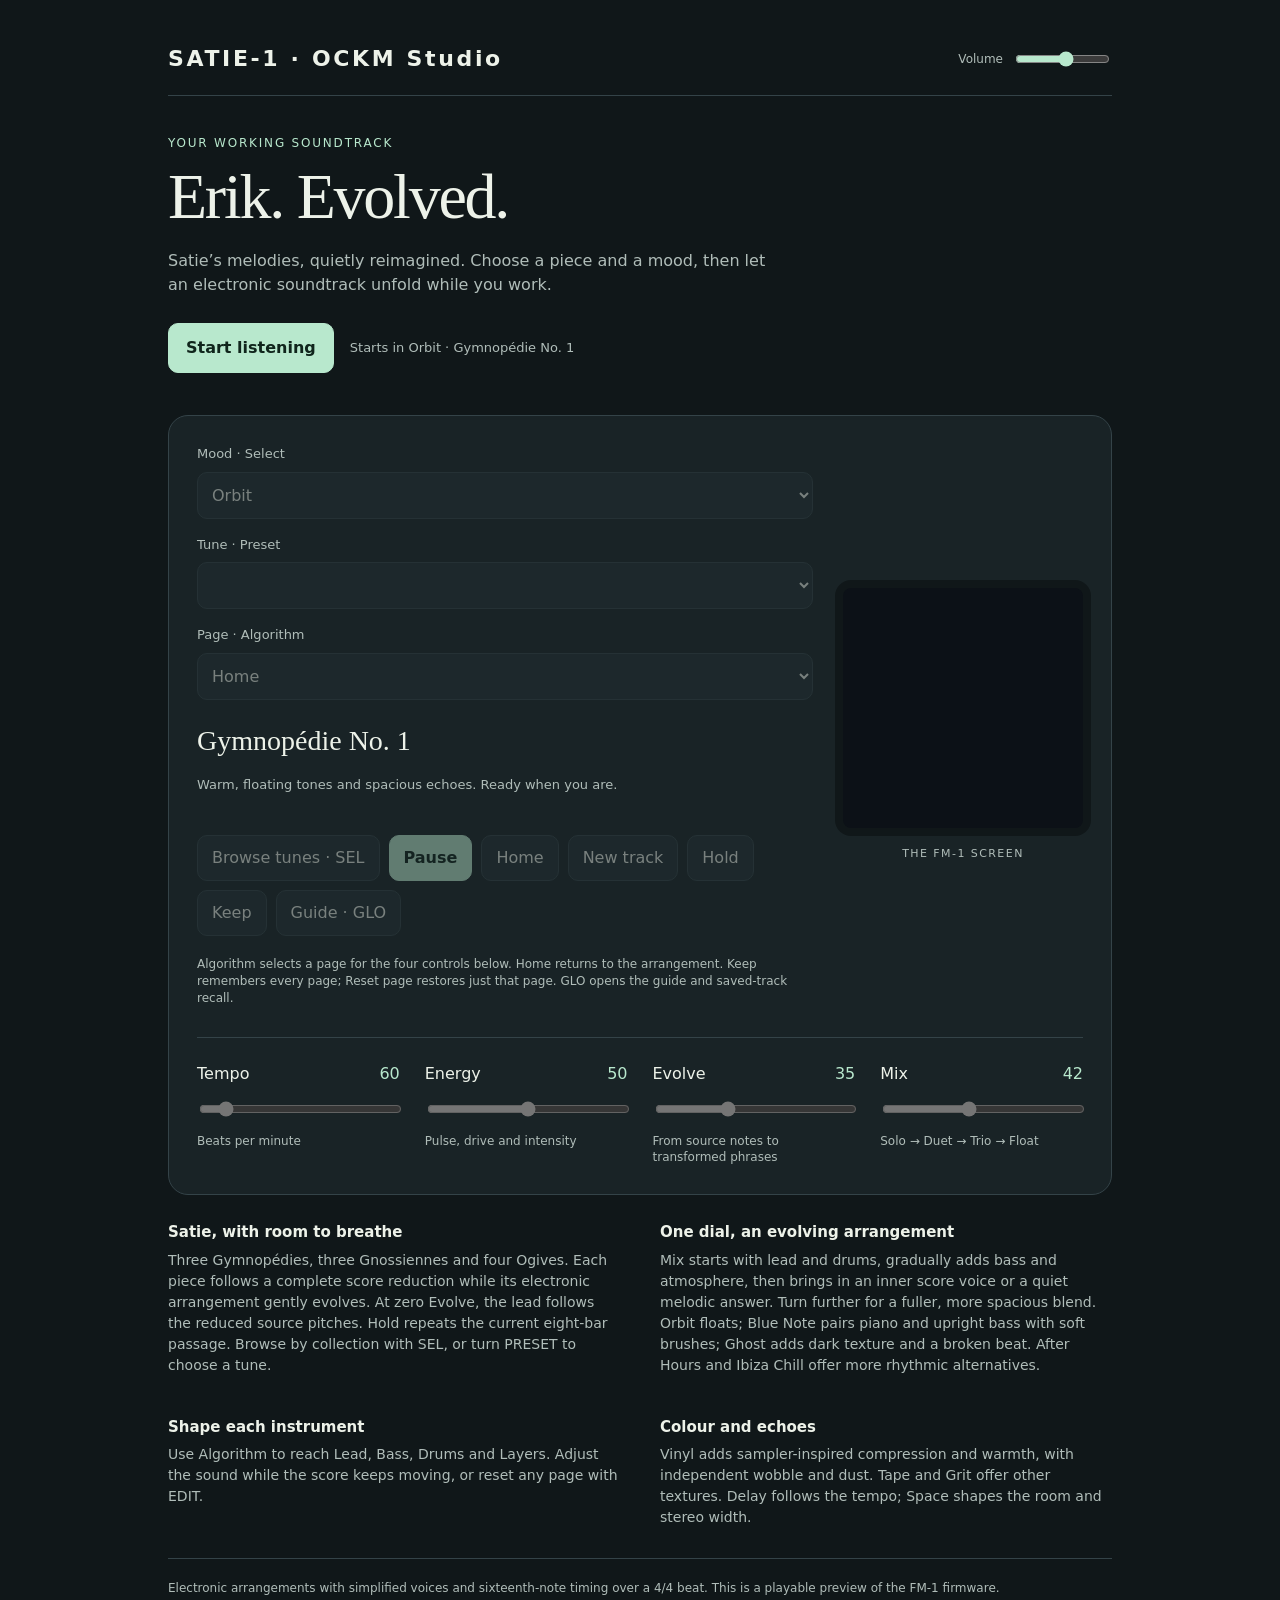
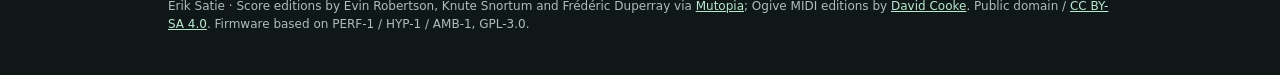
==== satie/preview.html @ 918f5229 "Release SATIE-1: Erik. Evolved. by OCKM Studio" ====
<!doctype html>
<html lang="en">
<head>
<meta charset="utf-8"><meta name="viewport" content="width=device-width,initial-scale=1">
<title>SATIE-1 · Erik. Evolved.</title>
<style>
:root{color-scheme:dark;--bg:#101719;--panel:#192326;--line:#344348;--ink:#edf2e9;--dim:#b0bdb9;--mint:#b8e8cd;--amber:#edbd6e}*{box-sizing:border-box}body{margin:0;background:var(--bg);color:var(--ink);font:16px/1.5 system-ui,sans-serif}main{max-width:1000px;margin:auto;padding:42px 28px}header{display:flex;justify-content:space-between;align-items:center;border-bottom:1px solid var(--line);padding-bottom:20px}.brand{font-size:22px;letter-spacing:.12em;font-weight:650}.eyebrow{font-size:12px;letter-spacing:.15em;text-transform:uppercase;color:var(--mint)}.intro{padding:38px 0 26px}h1{font:400 clamp(38px,6vw,64px)/1.08 Georgia,serif;margin:10px 0 18px;letter-spacing:-.035em}.intro p{color:var(--dim);max-width:620px;margin:0}button,select,input{font:inherit}button,select{border:1px solid var(--line);border-radius:10px;padding:12px 17px;color:var(--ink);background:#233034}button{cursor:pointer;transition:background .15s}button:hover:enabled{background:#34474b}button:disabled,select:disabled{opacity:.45;cursor:default}button:focus-visible,select:focus-visible,input:focus-visible{outline:3px solid var(--amber);outline-offset:4px}.primary{background:var(--mint);border-color:var(--mint);color:#10251c;font-weight:650}.primary:hover:enabled{background:#d4f6e2}button[aria-pressed="true"]{background:#354b41;border-color:var(--mint);color:var(--mint)}.instrument{border:1px solid var(--line);border-radius:20px;background:var(--panel);padding:28px;display:grid;grid-template-columns:1fr 240px;gap:30px}.control label{display:block;font-size:13px;color:var(--dim);margin-bottom:8px}.tune{grid-column:1/-1}.selectors{display:grid;grid-template-columns:1fr;gap:16px}select{width:100%;padding:12px 10px}.now{margin:24px 0 18px;font:28px/1.2 Georgia,serif}.status{color:var(--dim);font-size:13px;min-height:40px}.actions{display:flex;flex-wrap:wrap;gap:9px;margin:20px 0}.actions button{padding:10px 14px}.screen{align-self:center;text-align:center}canvas{display:block;width:240px;height:240px;background:#0c1117;border-radius:8px;image-rendering:pixelated;box-shadow:0 0 0 8px #101719}.screen p{margin:18px 0 0;color:var(--dim);font-size:11px;letter-spacing:.13em;text-transform:uppercase}.macros{grid-column:1/-1;display:grid;grid-template-columns:repeat(4,1fr);gap:25px;border-top:1px solid var(--line);padding-top:24px}.macro label{display:flex;justify-content:space-between;align-items:center;margin-bottom:13px}.macro output{font-variant-numeric:tabular-nums;color:var(--mint)}input[type=range]{width:100%;accent-color:var(--mint);cursor:pointer}.hint{display:block;font-size:12px;line-height:1.4;color:var(--dim);margin-top:9px}.start{display:flex;gap:16px;align-items:center;margin-bottom:20px}.start span{font-size:13px;color:var(--dim)}.notes{display:grid;grid-template-columns:1fr 1fr;gap:40px;margin-top:26px;font-size:14px;color:var(--dim)}.notes strong{display:block;color:var(--ink);font-size:15px;font-weight:550;margin-bottom:6px}footer{margin-top:30px;padding-top:20px;border-top:1px solid var(--line);font-size:12px;color:var(--dim)}a{color:var(--mint)}.volume{display:flex;gap:10px;align-items:center;font-size:12px;color:var(--dim)}.volume input{max-width:95px}#notice{color:var(--amber);font-size:13px;min-height:22px} [hidden]{display:none!important}@media(max-width:720px){main{padding:24px 18px}.instrument{grid-template-columns:1fr;padding:22px}.screen{justify-self:center}.macros{grid-template-columns:1fr 1fr}.notes{grid-template-columns:1fr;gap:18px}.selectors{grid-template-columns:1fr}.intro{padding-top:28px}.start{align-items:flex-start;flex-direction:column}.volume{max-width:140px}}
</style>
</head>
<body><main>
<header><div class="brand">SATIE-1 · OCKM Studio</div><label class="volume">Volume <input id="volume" type="range" min="0" max="100" value="55" aria-label="Volume"></label></header>
<section class="intro"><div class="eyebrow">Your working soundtrack</div><h1>Erik. Evolved.</h1><p>Satie’s melodies, quietly reimagined. Choose a piece and a mood, then let an electronic soundtrack unfold while you work.</p></section>
<div class="start" id="startRow"><button id="start" class="primary">Start listening</button><span>Starts in Orbit · Gymnopédie No. 1</span></div>
<div id="notice" role="status" aria-live="polite"></div>
<section class="instrument" aria-label="SATIE-1 instrument">
<div><div class="selectors">
<div class="control"><label for="mood">Mood · Select</label><select id="mood" disabled><option value="0">After Hours</option><option value="1">Ibiza Chill</option><option value="2" selected>Orbit</option><option value="3">Blue Note</option><option value="4">Ghost</option></select></div>
<div class="control tune"><label for="source">Tune · Preset</label><select id="source" disabled>__SATIE_OPTIONS__</select></div>
<div class="control"><label for="page">Page · Algorithm</label><select id="page" disabled><option>Home</option><option>Lead</option><option>Bass</option><option>Drums</option><option>Layers</option><option>Colour</option><option>Delay</option><option>Space</option></select></div></div><div class="now" id="now">Gymnopédie No. 1</div><div class="status" id="status">Warm, floating tones and spacious echoes. Ready when you are.</div>
<div class="actions"><button id="browse" disabled>Browse tunes · SEL</button><button id="play" class="primary" disabled>Pause</button><button id="home" disabled>Home</button><button id="new" disabled>New track</button><button id="hold" aria-pressed="false" disabled>Hold</button><button id="save" disabled>Keep</button><button id="guide" disabled>Guide · GLO</button></div>
<section id="guidePanel" hidden aria-label="Quick guide"><h2 id="guideTitle"></h2><div id="guideCopy"></div><div class="actions"><button id="guidePrevious">Previous</button><button id="guideNext">Next · SEL</button><button id="guideClose">Close · HOME</button></div></section>
<section id="tuneBrowser" hidden aria-label="Tune browser"><p id="browserPath"></p><div id="browserChoices" class="actions"></div><div class="actions"><button id="browserBack">Back · HOME</button><button id="browserClose">Close browser</button></div></section>
<span class="hint">Algorithm selects a page for the four controls below. Home returns to the arrangement. Keep remembers every page; Reset page restores just that page. GLO opens the guide and saved-track recall.</span>
</div>
<div class="screen"><canvas id="screen" width="240" height="240" aria-label="Live instrument display"></canvas><p>The FM-1 screen</p></div>
<div class="macros">
<div class="macro"><label for="tempo"><span id="tempoLabel">Tempo</span> <output id="tempoValue">60</output></label><input id="tempo" type="range" min="50" max="150" value="60" disabled><span class="hint">Beats per minute</span></div>
<div class="macro"><label for="energy"><span id="energyLabel">Energy</span> <output id="energyValue">50</output></label><input id="energy" type="range" min="0" max="100" value="50" disabled><span class="hint">Pulse, drive and intensity</span></div>
<div class="macro"><label for="evolve"><span id="evolveLabel">Evolve</span> <output id="evolveValue">35</output></label><input id="evolve" type="range" min="0" max="100" value="35" disabled><span class="hint">From source notes to transformed phrases</span></div>
<div class="macro"><label for="mix"><span id="mixLabel">Mix</span> <output id="mixValue">42</output></label><input id="mix" type="range" min="0" max="100" value="42" disabled><span class="hint">Solo → Duet → Trio → Float</span></div>
</div></section>
<div class="notes"><div><strong>Satie, with room to breathe</strong>Three Gymnopédies, three Gnossiennes and four Ogives. Each piece follows a complete score reduction while its electronic arrangement gently evolves. At zero Evolve, the lead follows the reduced source pitches. Hold repeats the current eight-bar passage. Browse by collection with SEL, or turn PRESET to choose a tune.</div><div><strong>One dial, an evolving arrangement</strong>Mix starts with lead and drums, gradually adds bass and atmosphere, then brings in an inner score voice or a quiet melodic answer. Turn further for a fuller, more spacious blend. Orbit floats; Blue Note pairs piano and upright bass with soft brushes; Ghost adds dark texture and a broken beat. After Hours and Ibiza Chill offer more rhythmic alternatives.</div><div><strong>Shape each instrument</strong>Use Algorithm to reach Lead, Bass, Drums and Layers. Adjust the sound while the score keeps moving, or reset any page with EDIT.</div><div><strong>Colour and echoes</strong>Vinyl adds sampler-inspired compression and warmth, with independent wobble and dust. Tape and Grit offer other textures. Delay follows the tempo; Space shapes the room and stereo width.</div></div>
<footer>Electronic arrangements with simplified voices and sixteenth-note timing over a 4/4 beat. This is a playable preview of the FM-1 firmware.<br>Erik Satie · Score editions by Evin Robertson, Knute Snortum and Frédéric Duperray via <a href="https://www.mutopiaproject.org/ftp/SatieE/" target="_blank" rel="noreferrer">Mutopia</a>; Ogive MIDI editions by <a href="https://commons.wikimedia.org/wiki/File:Erik_Satie_-_Ogive_No.1.mid" target="_blank" rel="noreferrer">David Cooke</a>. Public domain / <a href="https://creativecommons.org/licenses/by-sa/4.0/" target="_blank" rel="noreferrer">CC BY-SA 4.0</a>. Firmware based on PERF-1 / HYP-1 / AMB-1, GPL-3.0.</footer>
</main>
<script>
'use strict';
const wasm64 = '__SATIE_WASM__';
const workletCode = __SATIE_WORKLET__;
const $ = id => document.getElementById(id);
let context, node, state, ready=false, pressing=Promise.resolve();
let pending=[null,null,null,null], shownPage=-1, browserKey='', startupTimer;
const macros=['tempo','energy','evolve','mix'], dragging=new Set();
const pages=[
 [['Tempo','Energy','Evolve','Mix'],['Beats per minute','Pulse, drive and intensity','Source notes → transformed phrases','Solo → Duet → Trio → Float']],
 [['Tone','Character','Space','Level'],['Dark → bright','Soft → distinctive mood texture','Lead send to delay and reverb','Mute → original at 50 → louder']],
 [['Tone','Attack','Length','Level'],['Dark → bright','Plucked → softer onset','Short → sustained','Mute → original at 50 → louder']],
 [['Tone','Swing','Pattern','Level'],['Soft → crisp','Straight → lazy','Choose a rhythmic shape','Mute → original at 50 → louder']],
 [['Third voice','Atmosphere','Space','Level'],['Inner melody balance','Background texture balance','Layer send to delay and reverb','Overall layer level']],
 [['Style','Amount','Wobble','Dust'],['Clean, Vinyl, Tape or Grit','Compression and colour','Pitch movement','Crackle and hiss; zero is quiet']],
 [['Time','Repeats','Tone','Wet'],['Tempo-synced note length','Short echoes → longer trails','Dark → clear repeats','Dry → mood balance at 50 → wet']],
 [['Reverb','Size','Tone','Width'],['Dry → mood balance at 50 → wet','Intimate → spacious','Dark → bright room','Mono → normal at 50 → wide']]
];
function knobText(page,i,v){return page===3&&i===2?['Sparse','Steady','Mood','Broken','Busy'][v]:page===5&&i===0?['Clean','Vinyl','Tape','Grit'][v]:page===6&&i===0?['1/8','Dotted 1/8','1/4'][v]:v;}
const storeKey='satie1-favourite-v1';
const tunes = __SATIE_CATALOG__;
const guidePages = __SATIE_GUIDE__;
const moodNames = ['After Hours','Ibiza Chill','Orbit','Blue Note','Ghost'];
let stored={};
try { stored=JSON.parse(localStorage.getItem(storeKey)||localStorage.getItem('bach1-favourite-v1')||'{}'); } catch { $('notice').textContent='Browser storage is unavailable. Keep will last for this session only.'; }
const canvas=$('screen').getContext('2d'), pixels=canvas.createImageData(240,240);
canvas.fillStyle='#0c1117';canvas.fillRect(0,0,240,240);canvas.fillStyle='#b8e8cd';canvas.font='24px Georgia';canvas.fillText('SATIE-1',68,115);canvas.font='12px system-ui';canvas.fillText('Ready when you are',61,142);
function send(message){if(node)node.port.postMessage(message)}
function tap(button){pressing=pressing.then(async()=>{send({type:'buttons',mask:1<<button});await new Promise(r=>setTimeout(r,65));send({type:'buttons',mask:0});await new Promise(r=>setTimeout(r,65));});}
function encoder(role,n){send({type:'enc',role,n})}
function tuneBrowser(){
 const level=state[14];
 const groups=[...new Set(tunes.map(t=>t.group))];
 $('tuneBrowser').hidden=!level;$('browse').disabled=!!level;
 ['new','home','page','save',...macros].forEach(id=>$(id).disabled=!!level||!!state[27]);
 $('browse').disabled=!!level||!!state[27];
 const key=state.slice(14,18).join(':');if(key===browserKey)return;browserKey=key;
 if(!level)return;
 let choices;
 if(level===1){$('browserPath').textContent='Erik Satie · Choose collection';choices=groups;}
 else{$('browserPath').textContent=groups[state[16]]+' · Choose tune';choices=tunes.filter(t=>t.group===groups[state[16]]).map(t=>t.title);}
 $('browserChoices').replaceChildren(...choices.map((name,i)=>{const b=document.createElement('button');b.textContent=name;b.setAttribute('aria-pressed',String(i===state[17]));b.onclick=()=>{encoder(0,i-state[17]);tap(1);};return b;}));
}
function frame(m){
 if(!ready&&m.satie){ready=true;clearTimeout(startupTimer);$('notice').textContent='';$('startRow').hidden=true;document.querySelectorAll('.instrument button,.instrument select,.instrument input').forEach(el=>el.disabled=false);}
 if(m.fb){for(let i=0;i<m.fb.length;i++){const c=((m.fb[i]&255)<<8)|(m.fb[i]>>>8), p=i*4;pixels.data[p]=(c>>>11)*255/31;pixels.data[p+1]=((c>>>5)&63)*255/63;pixels.data[p+2]=(c&31)*255/31;pixels.data[p+3]=255;}canvas.putImageData(pixels,0,0);}
 if(m.store){stored=Object.fromEntries(Object.entries(m.store).map(([k,v])=>[k,Array.from(v)]));try{localStorage.setItem(storeKey,JSON.stringify(stored));$('notice').textContent='Favourite kept. Recall it from the last page of the GLO guide, or return here later.';}catch{$('notice').textContent='Favourite kept for this session. Browser storage is unavailable.';}}
 if(!m.satie)return;
 state=m.satie;
 if(!state[10]){$('mood').value=state[0];$('source').value=state[1];}
 $('mood').disabled=$('source').disabled=!!state[10]||!!state[14]||!!state[27];tuneBrowser();
 const help=state[27];$('guidePanel').hidden=!help;
 if(help){$('guideTitle').textContent=help+' / '+guidePages.length+' · '+guidePages[help-1].title;
 $('guideCopy').textContent=guidePages[help-1].lines.join(' ');
 $('guidePrevious').disabled=help===1;$('guideNext').textContent=help===guidePages.length?'Recall saved track · SEL':'Next · SEL';}
 document.documentElement.style.setProperty('--mint',state[0]===2?'#c9c8ff':state[0]===1?'#edbd6e':'#b8e8cd');
 const page=state[18];
 if(page!==shownPage){shownPage=page;pending.fill(null);dragging.clear();}
 $('page').selectedIndex=page;$('new').textContent=page?'Reset page':'New track';
 macros.forEach((name,i)=>{
  const el=$(name);el.min=page===0&&i===0?50:0;el.max=state[23+i];
  $(name+'Label').textContent=pages[page][0][i];el.parentElement.querySelector('.hint').textContent=pages[page][1][i];
  if(pending[i]!==null){if(state[19+i]===pending[i])pending[i]=null;else return;}
  if(!dragging.has(name)){el.value=state[19+i];$(name+'Value').value=knobText(page,i,state[19+i]);}
 });
 $('play').textContent=state[8]?'Pause':'Play';$('hold').setAttribute('aria-pressed',String(!!state[9]));
 $('now').textContent=tunes[state[1]].title;
 $('status').textContent=state[10]?'New track begins on the next bar.':(state[8]?(state[9]?'Holding this section':'Evolving through the score'):'Paused')+' · '+moodNames[state[0]]+' · '+['Solo','Duet','Trio'][state[12]]+' · Track '+state[6];
}
$('start').onclick=async()=>{
 $('start').disabled=true;$('start').textContent='Opening the instrument…';
 try{
  if(context)await context.close();ready=false;
  context=new AudioContext({sampleRate:44100});await context.resume();
  if(context.sampleRate!==44100)throw new Error('This browser cannot run the instrument at its required audio rate. Please try Chrome or Safari.');
  const url=URL.createObjectURL(new Blob([workletCode],{type:'text/javascript'}));
  try{await context.audioWorklet.addModule(url);}finally{URL.revokeObjectURL(url);}
  node=new AudioWorkletNode(context,'amb',{numberOfInputs:0,numberOfOutputs:1,outputChannelCount:[2]});
  node.onprocessorerror=()=>{$('notice').textContent='The audio engine stopped. Reload this page to restart.';};
  node.port.onmessage=e=>{if(e.data.type==='frame')frame(e.data);};
  const wasm=Uint8Array.from(atob(wasm64),c=>c.charCodeAt(0));
  startupTimer=setTimeout(()=>{if(!ready){$('notice').textContent='Audio has not started. Check your audio output, then try again or open this preview in another browser.';$('start').disabled=false;$('start').textContent='Try again';}},5000);
  node.connect(context.destination);send({type:'load',wasm,store:stored,master:Math.round(4096*Number($('volume').value)/100),seed:1});
 }catch(error){$('notice').textContent=error.message;$('start').disabled=false;$('start').textContent='Try again';if(context)await context.close();}
};
$('volume').oninput=()=>send({type:'master',value:Math.round(4096*Number($('volume').value)/100)});
$('mood').onchange=()=>{if(state)encoder(0,Number($('mood').value)-state[0])};
$('source').onchange=()=>{if(state)encoder(2,Number($('source').value)-state[1])};
$('page').onchange=()=>{if(state)encoder(1,$('page').selectedIndex-state[18]);};$('home').onclick=()=>tap(6);
$('browse').onclick=()=>tap(1);$('browserBack').onclick=()=>tap(6);$('browserClose').onclick=()=>{for(let i=0;i<state[14];i++)tap(6);};
$('play').onclick=()=>{context.resume();tap(10)};$('new').onclick=()=>tap(4);$('hold').onclick=()=>tap(11);$('save').onclick=()=>tap(7);$('guide').onclick=()=>tap(5);$('guideClose').onclick=()=>tap(6);$('guideNext').onclick=()=>tap(1);$('guidePrevious').onclick=()=>encoder(0,-1);
macros.forEach((name,i)=>{
 const el=$(name);el.onpointerdown=()=>dragging.add(name);
 el.oninput=()=>{if(state){const next=Number(el.value);$(name+'Value').value=knobText(state[18],i,next);encoder(i+3,next-(pending[i]??state[19+i]));pending[i]=next;}};
 el.onchange=el.onpointerup=el.onpointercancel=()=>dragging.delete(name);
});
</script></body></html>
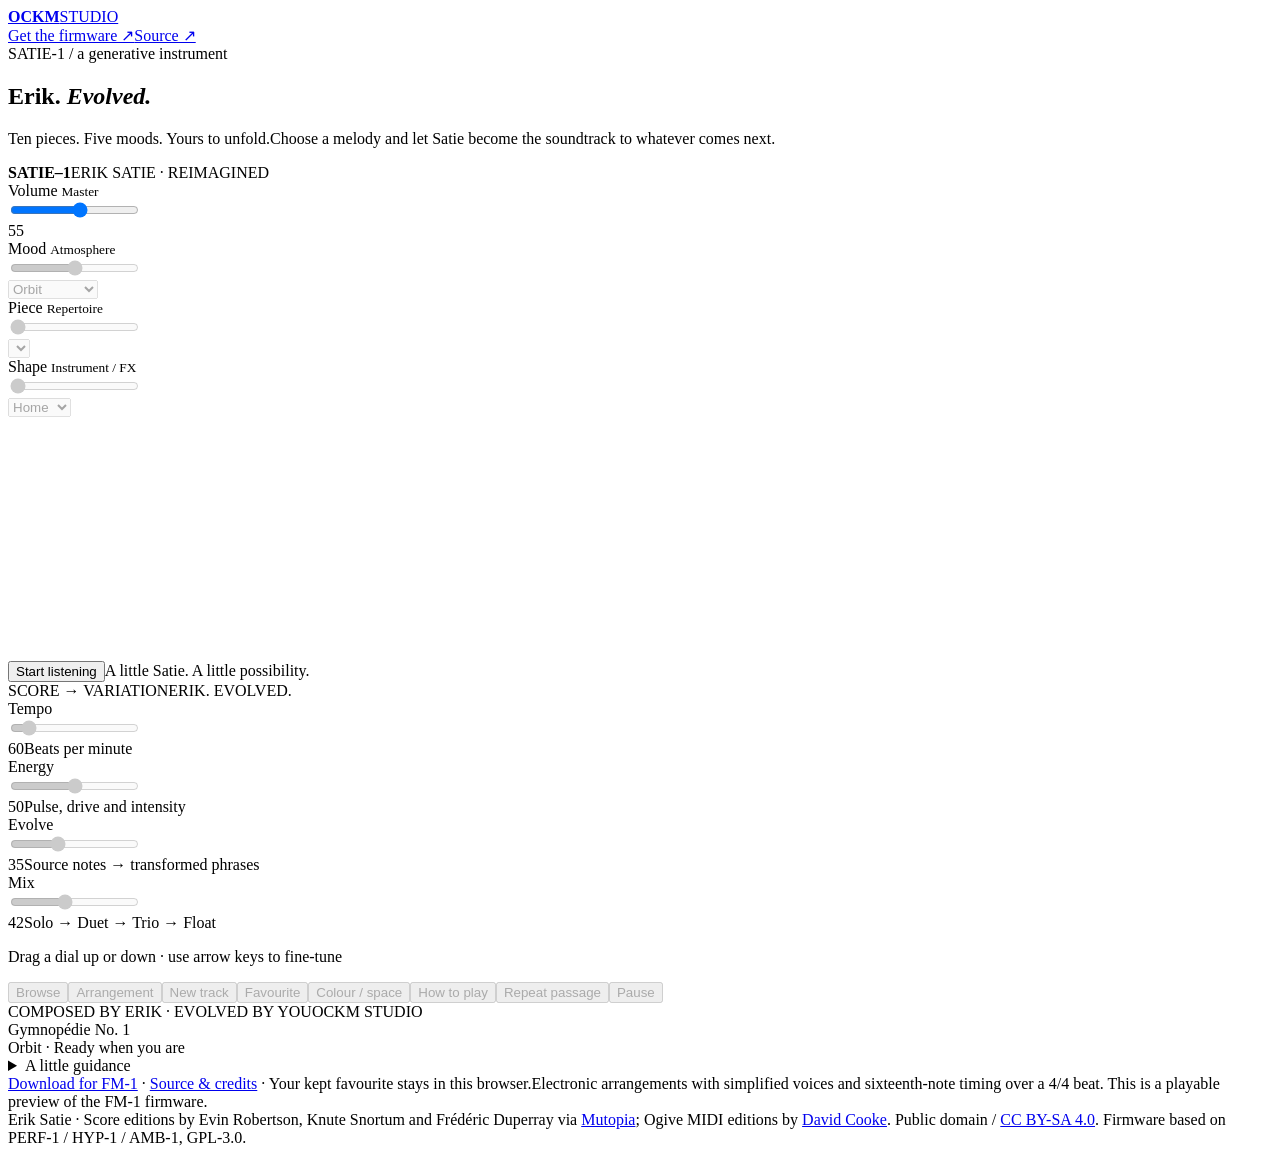
==== commit 56aadeb1: "Give the browser player a dedicated SATIE instrument design" ====
--- a/satie/preview.html
+++ b/satie/preview.html
@@ -2,130 +2,47 @@
 <html lang="en">
 <head>
 <meta charset="utf-8"><meta name="viewport" content="width=device-width,initial-scale=1">
+<meta name="description" content="Erik. Evolved. Play SATIE-1: ten Satie pieces, five electronic moods, an evolving soundtrack of your own.">
 <title>SATIE-1 · Erik. Evolved.</title>
-<style>
-:root{color-scheme:dark;--bg:#101719;--panel:#192326;--line:#344348;--ink:#edf2e9;--dim:#b0bdb9;--mint:#b8e8cd;--amber:#edbd6e}*{box-sizing:border-box}body{margin:0;background:var(--bg);color:var(--ink);font:16px/1.5 system-ui,sans-serif}main{max-width:1000px;margin:auto;padding:42px 28px}header{display:flex;justify-content:space-between;align-items:center;border-bottom:1px solid var(--line);padding-bottom:20px}.brand{font-size:22px;letter-spacing:.12em;font-weight:650}.eyebrow{font-size:12px;letter-spacing:.15em;text-transform:uppercase;color:var(--mint)}.intro{padding:38px 0 26px}h1{font:400 clamp(38px,6vw,64px)/1.08 Georgia,serif;margin:10px 0 18px;letter-spacing:-.035em}.intro p{color:var(--dim);max-width:620px;margin:0}button,select,input{font:inherit}button,select{border:1px solid var(--line);border-radius:10px;padding:12px 17px;color:var(--ink);background:#233034}button{cursor:pointer;transition:background .15s}button:hover:enabled{background:#34474b}button:disabled,select:disabled{opacity:.45;cursor:default}button:focus-visible,select:focus-visible,input:focus-visible{outline:3px solid var(--amber);outline-offset:4px}.primary{background:var(--mint);border-color:var(--mint);color:#10251c;font-weight:650}.primary:hover:enabled{background:#d4f6e2}button[aria-pressed="true"]{background:#354b41;border-color:var(--mint);color:var(--mint)}.instrument{border:1px solid var(--line);border-radius:20px;background:var(--panel);padding:28px;display:grid;grid-template-columns:1fr 240px;gap:30px}.control label{display:block;font-size:13px;color:var(--dim);margin-bottom:8px}.tune{grid-column:1/-1}.selectors{display:grid;grid-template-columns:1fr;gap:16px}select{width:100%;padding:12px 10px}.now{margin:24px 0 18px;font:28px/1.2 Georgia,serif}.status{color:var(--dim);font-size:13px;min-height:40px}.actions{display:flex;flex-wrap:wrap;gap:9px;margin:20px 0}.actions button{padding:10px 14px}.screen{align-self:center;text-align:center}canvas{display:block;width:240px;height:240px;background:#0c1117;border-radius:8px;image-rendering:pixelated;box-shadow:0 0 0 8px #101719}.screen p{margin:18px 0 0;color:var(--dim);font-size:11px;letter-spacing:.13em;text-transform:uppercase}.macros{grid-column:1/-1;display:grid;grid-template-columns:repeat(4,1fr);gap:25px;border-top:1px solid var(--line);padding-top:24px}.macro label{display:flex;justify-content:space-between;align-items:center;margin-bottom:13px}.macro output{font-variant-numeric:tabular-nums;color:var(--mint)}input[type=range]{width:100%;accent-color:var(--mint);cursor:pointer}.hint{display:block;font-size:12px;line-height:1.4;color:var(--dim);margin-top:9px}.start{display:flex;gap:16px;align-items:center;margin-bottom:20px}.start span{font-size:13px;color:var(--dim)}.notes{display:grid;grid-template-columns:1fr 1fr;gap:40px;margin-top:26px;font-size:14px;color:var(--dim)}.notes strong{display:block;color:var(--ink);font-size:15px;font-weight:550;margin-bottom:6px}footer{margin-top:30px;padding-top:20px;border-top:1px solid var(--line);font-size:12px;color:var(--dim)}a{color:var(--mint)}.volume{display:flex;gap:10px;align-items:center;font-size:12px;color:var(--dim)}.volume input{max-width:95px}#notice{color:var(--amber);font-size:13px;min-height:22px} [hidden]{display:none!important}@media(max-width:720px){main{padding:24px 18px}.instrument{grid-template-columns:1fr;padding:22px}.screen{justify-self:center}.macros{grid-template-columns:1fr 1fr}.notes{grid-template-columns:1fr;gap:18px}.selectors{grid-template-columns:1fr}.intro{padding-top:28px}.start{align-items:flex-start;flex-direction:column}.volume{max-width:140px}}
-</style>
+<style>__SATIE_STYLE__</style>
 </head>
 <body><main>
-<header><div class="brand">SATIE-1 · OCKM Studio</div><label class="volume">Volume <input id="volume" type="range" min="0" max="100" value="55" aria-label="Volume"></label></header>
-<section class="intro"><div class="eyebrow">Your working soundtrack</div><h1>Erik. Evolved.</h1><p>Satie’s melodies, quietly reimagined. Choose a piece and a mood, then let an electronic soundtrack unfold while you work.</p></section>
-<div class="start" id="startRow"><button id="start" class="primary">Start listening</button><span>Starts in Orbit · Gymnopédie No. 1</span></div>
-<div id="notice" role="status" aria-live="polite"></div>
-<section class="instrument" aria-label="SATIE-1 instrument">
-<div><div class="selectors">
-<div class="control"><label for="mood">Mood · Select</label><select id="mood" disabled><option value="0">After Hours</option><option value="1">Ibiza Chill</option><option value="2" selected>Orbit</option><option value="3">Blue Note</option><option value="4">Ghost</option></select></div>
-<div class="control tune"><label for="source">Tune · Preset</label><select id="source" disabled>__SATIE_OPTIONS__</select></div>
-<div class="control"><label for="page">Page · Algorithm</label><select id="page" disabled><option>Home</option><option>Lead</option><option>Bass</option><option>Drums</option><option>Layers</option><option>Colour</option><option>Delay</option><option>Space</option></select></div></div><div class="now" id="now">Gymnopédie No. 1</div><div class="status" id="status">Warm, floating tones and spacious echoes. Ready when you are.</div>
-<div class="actions"><button id="browse" disabled>Browse tunes · SEL</button><button id="play" class="primary" disabled>Pause</button><button id="home" disabled>Home</button><button id="new" disabled>New track</button><button id="hold" aria-pressed="false" disabled>Hold</button><button id="save" disabled>Keep</button><button id="guide" disabled>Guide · GLO</button></div>
-<section id="guidePanel" hidden aria-label="Quick guide"><h2 id="guideTitle"></h2><div id="guideCopy"></div><div class="actions"><button id="guidePrevious">Previous</button><button id="guideNext">Next · SEL</button><button id="guideClose">Close · HOME</button></div></section>
-<section id="tuneBrowser" hidden aria-label="Tune browser"><p id="browserPath"></p><div id="browserChoices" class="actions"></div><div class="actions"><button id="browserBack">Back · HOME</button><button id="browserClose">Close browser</button></div></section>
-<span class="hint">Algorithm selects a page for the four controls below. Home returns to the arrangement. Keep remembers every page; Reset page restores just that page. GLO opens the guide and saved-track recall.</span>
+<header class="site-header"><a class="wordmark" href="https://github.com/OCKM-STUDIO" aria-label="OCKM Studio"><b>OCKM</b><span>STUDIO</span></a><nav aria-label="Project links"><a href="https://github.com/OCKM-STUDIO/SATIE-1/releases/tag/v0.1.3-beta" target="_blank" rel="noreferrer">Get the firmware ↗</a><a class="source-link" href="https://github.com/OCKM-STUDIO/SATIE-1" target="_blank" rel="noreferrer">Source ↗</a></nav></header>
+<section class="intro"><div><div class="eyebrow">SATIE-1 / a generative instrument</div><h1>Erik. <em>Evolved.</em></h1></div><p class="intro-copy"><span>Ten pieces. Five moods. Yours to unfold.</span>Choose a melody and let Satie become the soundtrack to whatever comes next.</p></section>
+<section class="instrument chassis" aria-label="SATIE-1 instrument">
+<i class="screw" aria-hidden="true"></i><i class="screw" aria-hidden="true"></i><i class="screw" aria-hidden="true"></i><i class="screw" aria-hidden="true"></i>
+<div class="panel-brand"><strong>SATIE–1</strong><span>ERIK SATIE · REIMAGINED</span></div>
+<div class="hardware">
+<div class="selectors">
+<div class="control master"><label for="volume">Volume <small>Master</small></label><div class="dial-shell"><div class="dial-face" aria-hidden="true"></div><input id="volume" class="rotary" type="range" min="0" max="100" value="55" aria-label="Volume"></div><output id="volumeValue" for="volume">55</output></div>
+<div class="control"><label for="mood">Mood <small>Atmosphere</small></label><div class="dial-shell"><div class="dial-face" aria-hidden="true"></div><input id="moodDial" class="rotary" type="range" min="0" max="4" value="2" disabled aria-label="Mood dial"></div><select id="mood" disabled><option value="0">After Hours</option><option value="1">Ibiza Chill</option><option value="2" selected>Orbit</option><option value="3">Blue Note</option><option value="4">Ghost</option></select></div>
+<div class="control"><label for="source">Piece <small>Repertoire</small></label><div class="dial-shell"><div class="dial-face" aria-hidden="true"></div><input id="sourceDial" class="rotary" type="range" min="0" max="9" value="0" disabled aria-label="Piece dial"></div><select id="source" disabled>__SATIE_OPTIONS__</select></div>
+<div class="control"><label for="page">Shape <small>Instrument / FX</small></label><div class="dial-shell"><div class="dial-face" aria-hidden="true"></div><input id="pageDial" class="rotary" type="range" min="0" max="7" value="0" disabled aria-label="Sound page dial"></div><select id="page" disabled><option>Home</option><option>Lead</option><option>Bass</option><option>Drums</option><option>Layers</option><option>Colour</option><option>Delay</option><option>Space</option></select></div>
 </div>
-<div class="screen"><canvas id="screen" width="240" height="240" aria-label="Live instrument display"></canvas><p>The FM-1 screen</p></div>
-<div class="macros">
-<div class="macro"><label for="tempo"><span id="tempoLabel">Tempo</span> <output id="tempoValue">60</output></label><input id="tempo" type="range" min="50" max="150" value="60" disabled><span class="hint">Beats per minute</span></div>
-<div class="macro"><label for="energy"><span id="energyLabel">Energy</span> <output id="energyValue">50</output></label><input id="energy" type="range" min="0" max="100" value="50" disabled><span class="hint">Pulse, drive and intensity</span></div>
-<div class="macro"><label for="evolve"><span id="evolveLabel">Evolve</span> <output id="evolveValue">35</output></label><input id="evolve" type="range" min="0" max="100" value="35" disabled><span class="hint">From source notes to transformed phrases</span></div>
-<div class="macro"><label for="mix"><span id="mixLabel">Mix</span> <output id="mixValue">42</output></label><input id="mix" type="range" min="0" max="100" value="42" disabled><span class="hint">Solo → Duet → Trio → Float</span></div>
-</div></section>
-<div class="notes"><div><strong>Satie, with room to breathe</strong>Three Gymnopédies, three Gnossiennes and four Ogives. Each piece follows a complete score reduction while its electronic arrangement gently evolves. At zero Evolve, the lead follows the reduced source pitches. Hold repeats the current eight-bar passage. Browse by collection with SEL, or turn PRESET to choose a tune.</div><div><strong>One dial, an evolving arrangement</strong>Mix starts with lead and drums, gradually adds bass and atmosphere, then brings in an inner score voice or a quiet melodic answer. Turn further for a fuller, more spacious blend. Orbit floats; Blue Note pairs piano and upright bass with soft brushes; Ghost adds dark texture and a broken beat. After Hours and Ibiza Chill offer more rhythmic alternatives.</div><div><strong>Shape each instrument</strong>Use Algorithm to reach Lead, Bass, Drums and Layers. Adjust the sound while the score keeps moving, or reset any page with EDIT.</div><div><strong>Colour and echoes</strong>Vinyl adds sampler-inspired compression and warmth, with independent wobble and dust. Tape and Grit offer other textures. Delay follows the tempo; Space shapes the room and stereo width.</div></div>
-<footer>Electronic arrangements with simplified voices and sixteenth-note timing over a 4/4 beat. This is a playable preview of the FM-1 firmware.<br>Erik Satie · Score editions by Evin Robertson, Knute Snortum and Frédéric Duperray via <a href="https://www.mutopiaproject.org/ftp/SatieE/" target="_blank" rel="noreferrer">Mutopia</a>; Ogive MIDI editions by <a href="https://commons.wikimedia.org/wiki/File:Erik_Satie_-_Ogive_No.1.mid" target="_blank" rel="noreferrer">David Cooke</a>. Public domain / <a href="https://creativecommons.org/licenses/by-sa/4.0/" target="_blank" rel="noreferrer">CC BY-SA 4.0</a>. Firmware based on PERF-1 / HYP-1 / AMB-1, GPL-3.0.</footer>
+<div class="screen-column"><div class="screen-bezel"><canvas id="screen" width="240" height="240" aria-label="SATIE-1 live instrument display"></canvas><div class="start" id="startRow"><button id="start">Start listening</button><span>A little Satie. A little possibility.</span></div></div><div class="screen-caption"><span>SCORE → VARIATION</span><span>ERIK. EVOLVED.</span></div></div>
+<div class="right-bank"><div class="macros">
+<div class="macro"><label for="tempo"><span id="tempoLabel">Tempo</span></label><div class="dial-shell"><div class="dial-face" aria-hidden="true"></div><input id="tempo" class="rotary" type="range" min="50" max="150" value="60" disabled aria-describedby="tempoHint"></div><output id="tempoValue" for="tempo">60</output><span class="hint" id="tempoHint">Beats per minute</span></div>
+<div class="macro"><label for="energy"><span id="energyLabel">Energy</span></label><div class="dial-shell"><div class="dial-face" aria-hidden="true"></div><input id="energy" class="rotary" type="range" min="0" max="100" value="50" disabled aria-describedby="energyHint"></div><output id="energyValue" for="energy">50</output><span class="hint" id="energyHint">Pulse, drive and intensity</span></div>
+<div class="macro"><label for="evolve"><span id="evolveLabel">Evolve</span></label><div class="dial-shell"><div class="dial-face" aria-hidden="true"></div><input id="evolve" class="rotary" type="range" min="0" max="100" value="35" disabled aria-describedby="evolveHint"></div><output id="evolveValue" for="evolve">35</output><span class="hint" id="evolveHint">Source notes → transformed phrases</span></div>
+<div class="macro"><label for="mix"><span id="mixLabel">Mix</span></label><div class="dial-shell"><div class="dial-face" aria-hidden="true"></div><input id="mix" class="rotary" type="range" min="0" max="100" value="42" disabled aria-describedby="mixHint"></div><output id="mixValue" for="mix">42</output><span class="hint" id="mixHint">Solo → Duet → Trio → Float</span></div>
+</div><p class="control-tip" id="controlTip">Drag a dial up or down · use arrow keys to fine-tune</p>
+<div class="actions"><button id="browse" data-code="PIECES" disabled>Browse</button><button id="home" data-code="HOME" disabled>Arrangement</button><button id="new" data-code="CREATE" disabled>New track</button><button id="save" data-code="KEEP" disabled>Favourite</button><button id="fx" data-code="FX" disabled>Colour / space</button><button id="guide" data-code="GUIDE" disabled>How to play</button><button id="hold" data-code="HOLD" aria-pressed="false" disabled>Repeat passage</button><button id="play" data-code="PLAY" disabled>Pause</button></div></div>
+</div>
+<section id="guidePanel" class="help-panel" hidden aria-label="Quick guide"><h2 id="guideTitle"></h2><div id="guideCopy"></div><div class="actions"><button id="guidePrevious">Previous</button><button id="guideNext">Next</button><button id="guideClose">Close guide</button></div></section>
+<section id="tuneBrowser" class="help-panel" hidden aria-label="Piece browser"><h2 id="browserPath"></h2><div id="browserChoices" class="browser-choices"></div><div class="actions"><button id="browserBack">Back</button><button id="browserClose">Close browser</button></div></section>
+<div class="repertoire" id="repertoire" aria-label="Choose a Satie piece"></div>
+<div class="device-meta"><span>COMPOSED BY ERIK · EVOLVED BY YOU</span><span>OCKM STUDIO</span></div>
+</section>
+<div class="readout"><div class="now" id="now">Gymnopédie No. 1</div><div class="status" id="status">Orbit · Ready when you are</div></div>
+<div class="notice" id="notice" role="status" aria-live="polite"></div>
+<details class="guidance"><summary>A little guidance</summary><div class="notes"><div><strong>Satie, with room to breathe</strong>Three Gymnopédies, three Gnossiennes and four Ogives. Each piece follows a complete score reduction while its electronic arrangement gently evolves. At zero Evolve, the lead follows the reduced source pitches. Hold repeats the current eight-bar passage. Browse by collection with Browse, turn Piece, or use the repertoire keys.</div><div><strong>One dial, an evolving arrangement</strong>Mix starts with lead and drums, gradually adds bass and atmosphere, then brings in an inner score voice or a quiet melodic answer. Turn further for a fuller, more spacious blend. Orbit floats; Blue Note pairs piano and upright bass with soft brushes; Ghost adds dark texture and a broken beat. After Hours and Ibiza Chill offer more rhythmic alternatives.</div><div><strong>Shape each instrument</strong>Turn Shape to reach Lead, Bass, Drums and Layers. Adjust the sound while the score keeps moving, or reset any page with Reset page.</div><div><strong>Colour and echoes</strong>Vinyl adds sampler-inspired compression and warmth, with independent wobble and dust. Tape and Grit offer other textures. Delay follows the tempo; Space shapes the room and stereo width.</div></div></details>
+<footer><span class="footer-links"><a href="https://github.com/OCKM-STUDIO/SATIE-1/releases/tag/v0.1.3-beta" target="_blank" rel="noreferrer">Download for FM-1</a> · <a href="https://github.com/OCKM-STUDIO/SATIE-1" target="_blank" rel="noreferrer">Source & credits</a> · Your kept favourite stays in this browser.</span>Electronic arrangements with simplified voices and sixteenth-note timing over a 4/4 beat. This is a playable preview of the FM-1 firmware.<br>Erik Satie · Score editions by Evin Robertson, Knute Snortum and Frédéric Duperray via <a href="https://www.mutopiaproject.org/ftp/SatieE/" target="_blank" rel="noreferrer">Mutopia</a>; Ogive MIDI editions by <a href="https://commons.wikimedia.org/wiki/File:Erik_Satie_-_Ogive_No.1.mid" target="_blank" rel="noreferrer">David Cooke</a>. Public domain / <a href="https://creativecommons.org/licenses/by-sa/4.0/" target="_blank" rel="noreferrer">CC BY-SA 4.0</a>. Firmware based on PERF-1 / HYP-1 / AMB-1, GPL-3.0.</footer>
 </main>
 <script>
-'use strict';
 const wasm64 = '__SATIE_WASM__';
 const workletCode = __SATIE_WORKLET__;
-const $ = id => document.getElementById(id);
-let context, node, state, ready=false, pressing=Promise.resolve();
-let pending=[null,null,null,null], shownPage=-1, browserKey='', startupTimer;
-const macros=['tempo','energy','evolve','mix'], dragging=new Set();
-const pages=[
- [['Tempo','Energy','Evolve','Mix'],['Beats per minute','Pulse, drive and intensity','Source notes → transformed phrases','Solo → Duet → Trio → Float']],
- [['Tone','Character','Space','Level'],['Dark → bright','Soft → distinctive mood texture','Lead send to delay and reverb','Mute → original at 50 → louder']],
- [['Tone','Attack','Length','Level'],['Dark → bright','Plucked → softer onset','Short → sustained','Mute → original at 50 → louder']],
- [['Tone','Swing','Pattern','Level'],['Soft → crisp','Straight → lazy','Choose a rhythmic shape','Mute → original at 50 → louder']],
- [['Third voice','Atmosphere','Space','Level'],['Inner melody balance','Background texture balance','Layer send to delay and reverb','Overall layer level']],
- [['Style','Amount','Wobble','Dust'],['Clean, Vinyl, Tape or Grit','Compression and colour','Pitch movement','Crackle and hiss; zero is quiet']],
- [['Time','Repeats','Tone','Wet'],['Tempo-synced note length','Short echoes → longer trails','Dark → clear repeats','Dry → mood balance at 50 → wet']],
- [['Reverb','Size','Tone','Width'],['Dry → mood balance at 50 → wet','Intimate → spacious','Dark → bright room','Mono → normal at 50 → wide']]
-];
-function knobText(page,i,v){return page===3&&i===2?['Sparse','Steady','Mood','Broken','Busy'][v]:page===5&&i===0?['Clean','Vinyl','Tape','Grit'][v]:page===6&&i===0?['1/8','Dotted 1/8','1/4'][v]:v;}
-const storeKey='satie1-favourite-v1';
 const tunes = __SATIE_CATALOG__;
 const guidePages = __SATIE_GUIDE__;
-const moodNames = ['After Hours','Ibiza Chill','Orbit','Blue Note','Ghost'];
-let stored={};
-try { stored=JSON.parse(localStorage.getItem(storeKey)||localStorage.getItem('bach1-favourite-v1')||'{}'); } catch { $('notice').textContent='Browser storage is unavailable. Keep will last for this session only.'; }
-const canvas=$('screen').getContext('2d'), pixels=canvas.createImageData(240,240);
-canvas.fillStyle='#0c1117';canvas.fillRect(0,0,240,240);canvas.fillStyle='#b8e8cd';canvas.font='24px Georgia';canvas.fillText('SATIE-1',68,115);canvas.font='12px system-ui';canvas.fillText('Ready when you are',61,142);
-function send(message){if(node)node.port.postMessage(message)}
-function tap(button){pressing=pressing.then(async()=>{send({type:'buttons',mask:1<<button});await new Promise(r=>setTimeout(r,65));send({type:'buttons',mask:0});await new Promise(r=>setTimeout(r,65));});}
-function encoder(role,n){send({type:'enc',role,n})}
-function tuneBrowser(){
- const level=state[14];
- const groups=[...new Set(tunes.map(t=>t.group))];
- $('tuneBrowser').hidden=!level;$('browse').disabled=!!level;
- ['new','home','page','save',...macros].forEach(id=>$(id).disabled=!!level||!!state[27]);
- $('browse').disabled=!!level||!!state[27];
- const key=state.slice(14,18).join(':');if(key===browserKey)return;browserKey=key;
- if(!level)return;
- let choices;
- if(level===1){$('browserPath').textContent='Erik Satie · Choose collection';choices=groups;}
- else{$('browserPath').textContent=groups[state[16]]+' · Choose tune';choices=tunes.filter(t=>t.group===groups[state[16]]).map(t=>t.title);}
- $('browserChoices').replaceChildren(...choices.map((name,i)=>{const b=document.createElement('button');b.textContent=name;b.setAttribute('aria-pressed',String(i===state[17]));b.onclick=()=>{encoder(0,i-state[17]);tap(1);};return b;}));
-}
-function frame(m){
- if(!ready&&m.satie){ready=true;clearTimeout(startupTimer);$('notice').textContent='';$('startRow').hidden=true;document.querySelectorAll('.instrument button,.instrument select,.instrument input').forEach(el=>el.disabled=false);}
- if(m.fb){for(let i=0;i<m.fb.length;i++){const c=((m.fb[i]&255)<<8)|(m.fb[i]>>>8), p=i*4;pixels.data[p]=(c>>>11)*255/31;pixels.data[p+1]=((c>>>5)&63)*255/63;pixels.data[p+2]=(c&31)*255/31;pixels.data[p+3]=255;}canvas.putImageData(pixels,0,0);}
- if(m.store){stored=Object.fromEntries(Object.entries(m.store).map(([k,v])=>[k,Array.from(v)]));try{localStorage.setItem(storeKey,JSON.stringify(stored));$('notice').textContent='Favourite kept. Recall it from the last page of the GLO guide, or return here later.';}catch{$('notice').textContent='Favourite kept for this session. Browser storage is unavailable.';}}
- if(!m.satie)return;
- state=m.satie;
- if(!state[10]){$('mood').value=state[0];$('source').value=state[1];}
- $('mood').disabled=$('source').disabled=!!state[10]||!!state[14]||!!state[27];tuneBrowser();
- const help=state[27];$('guidePanel').hidden=!help;
- if(help){$('guideTitle').textContent=help+' / '+guidePages.length+' · '+guidePages[help-1].title;
- $('guideCopy').textContent=guidePages[help-1].lines.join(' ');
- $('guidePrevious').disabled=help===1;$('guideNext').textContent=help===guidePages.length?'Recall saved track · SEL':'Next · SEL';}
- document.documentElement.style.setProperty('--mint',state[0]===2?'#c9c8ff':state[0]===1?'#edbd6e':'#b8e8cd');
- const page=state[18];
- if(page!==shownPage){shownPage=page;pending.fill(null);dragging.clear();}
- $('page').selectedIndex=page;$('new').textContent=page?'Reset page':'New track';
- macros.forEach((name,i)=>{
-  const el=$(name);el.min=page===0&&i===0?50:0;el.max=state[23+i];
-  $(name+'Label').textContent=pages[page][0][i];el.parentElement.querySelector('.hint').textContent=pages[page][1][i];
-  if(pending[i]!==null){if(state[19+i]===pending[i])pending[i]=null;else return;}
-  if(!dragging.has(name)){el.value=state[19+i];$(name+'Value').value=knobText(page,i,state[19+i]);}
- });
- $('play').textContent=state[8]?'Pause':'Play';$('hold').setAttribute('aria-pressed',String(!!state[9]));
- $('now').textContent=tunes[state[1]].title;
- $('status').textContent=state[10]?'New track begins on the next bar.':(state[8]?(state[9]?'Holding this section':'Evolving through the score'):'Paused')+' · '+moodNames[state[0]]+' · '+['Solo','Duet','Trio'][state[12]]+' · Track '+state[6];
-}
-$('start').onclick=async()=>{
- $('start').disabled=true;$('start').textContent='Opening the instrument…';
- try{
-  if(context)await context.close();ready=false;
-  context=new AudioContext({sampleRate:44100});await context.resume();
-  if(context.sampleRate!==44100)throw new Error('This browser cannot run the instrument at its required audio rate. Please try Chrome or Safari.');
-  const url=URL.createObjectURL(new Blob([workletCode],{type:'text/javascript'}));
-  try{await context.audioWorklet.addModule(url);}finally{URL.revokeObjectURL(url);}
-  node=new AudioWorkletNode(context,'amb',{numberOfInputs:0,numberOfOutputs:1,outputChannelCount:[2]});
-  node.onprocessorerror=()=>{$('notice').textContent='The audio engine stopped. Reload this page to restart.';};
-  node.port.onmessage=e=>{if(e.data.type==='frame')frame(e.data);};
-  const wasm=Uint8Array.from(atob(wasm64),c=>c.charCodeAt(0));
-  startupTimer=setTimeout(()=>{if(!ready){$('notice').textContent='Audio has not started. Check your audio output, then try again or open this preview in another browser.';$('start').disabled=false;$('start').textContent='Try again';}},5000);
-  node.connect(context.destination);send({type:'load',wasm,store:stored,master:Math.round(4096*Number($('volume').value)/100),seed:1});
- }catch(error){$('notice').textContent=error.message;$('start').disabled=false;$('start').textContent='Try again';if(context)await context.close();}
-};
-$('volume').oninput=()=>send({type:'master',value:Math.round(4096*Number($('volume').value)/100)});
-$('mood').onchange=()=>{if(state)encoder(0,Number($('mood').value)-state[0])};
-$('source').onchange=()=>{if(state)encoder(2,Number($('source').value)-state[1])};
-$('page').onchange=()=>{if(state)encoder(1,$('page').selectedIndex-state[18]);};$('home').onclick=()=>tap(6);
-$('browse').onclick=()=>tap(1);$('browserBack').onclick=()=>tap(6);$('browserClose').onclick=()=>{for(let i=0;i<state[14];i++)tap(6);};
-$('play').onclick=()=>{context.resume();tap(10)};$('new').onclick=()=>tap(4);$('hold').onclick=()=>tap(11);$('save').onclick=()=>tap(7);$('guide').onclick=()=>tap(5);$('guideClose').onclick=()=>tap(6);$('guideNext').onclick=()=>tap(1);$('guidePrevious').onclick=()=>encoder(0,-1);
-macros.forEach((name,i)=>{
- const el=$(name);el.onpointerdown=()=>dragging.add(name);
- el.oninput=()=>{if(state){const next=Number(el.value);$(name+'Value').value=knobText(state[18],i,next);encoder(i+3,next-(pending[i]??state[19+i]));pending[i]=next;}};
- el.onchange=el.onpointerup=el.onpointercancel=()=>dragging.delete(name);
-});
+const portrait = '__SATIE_ART__';
+__SATIE_PLAYER__
 </script></body></html>
